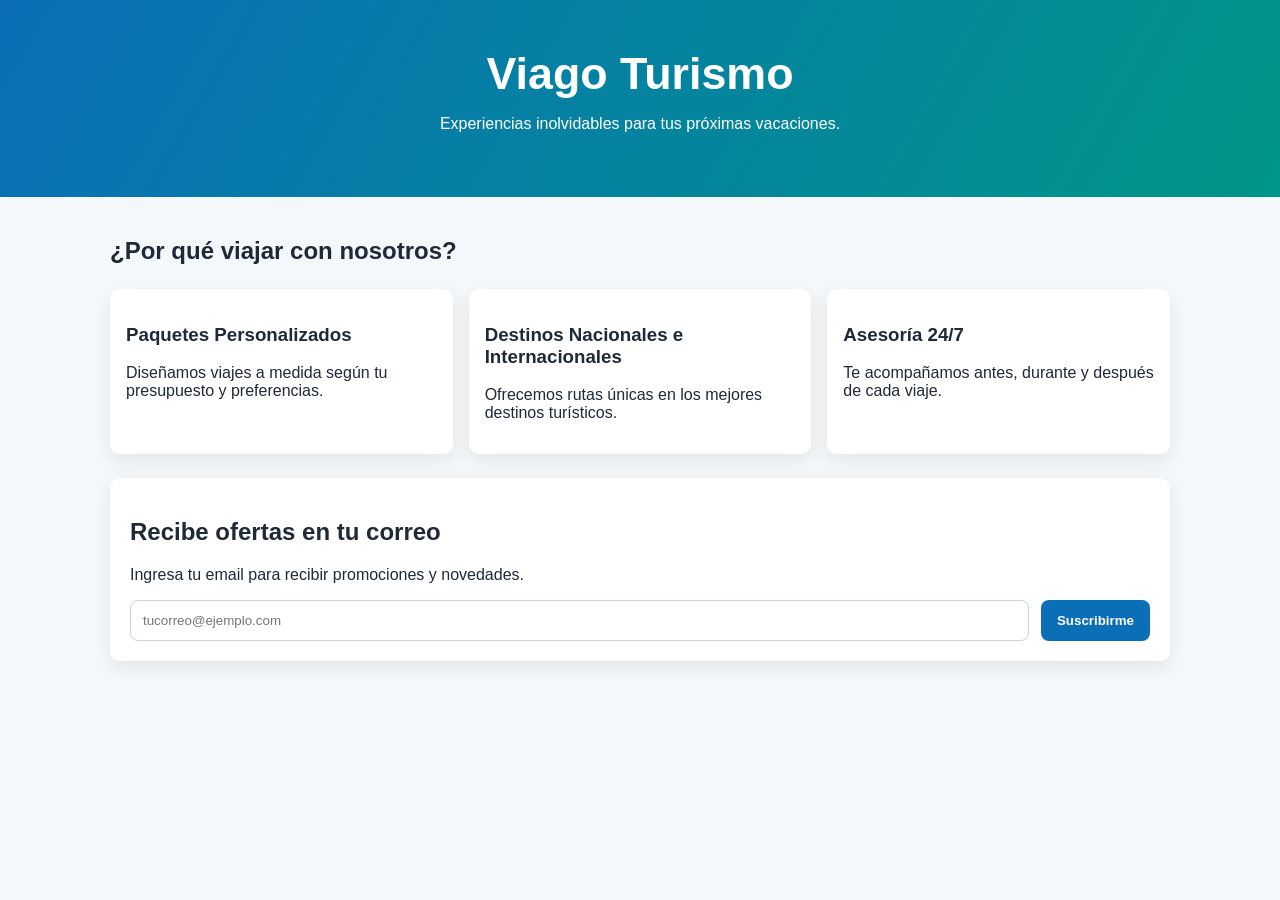
==== index.html @ 22ff1d3e "feat: add responsive tourism landing page with email input" ====
<!DOCTYPE html>
<html lang="es">
  <head>
    <meta charset="UTF-8" />
    <meta name="viewport" content="width=device-width, initial-scale=1.0" />
    <title>Viago Turismo</title>
    <style>
      :root {
        --primary: #0a6fb7;
        --secondary: #009688;
        --bg: #f5f8fb;
        --text: #1f2937;
      }

      * {
        box-sizing: border-box;
      }

      body {
        margin: 0;
        font-family: Arial, sans-serif;
        background: var(--bg);
        color: var(--text);
      }

      .hero {
        background: linear-gradient(120deg, var(--primary), var(--secondary));
        color: #fff;
        padding: 3rem 1rem;
        text-align: center;
      }

      .hero h1 {
        margin: 0 0 0.75rem;
        font-size: clamp(1.8rem, 4vw, 2.8rem);
      }

      .container {
        max-width: 1100px;
        margin: 0 auto;
        padding: 1.25rem;
      }

      .cards {
        display: grid;
        grid-template-columns: repeat(3, minmax(0, 1fr));
        gap: 1rem;
        margin: 1.5rem 0;
      }

      .card {
        background: #fff;
        border-radius: 10px;
        padding: 1rem;
        box-shadow: 0 6px 20px rgba(0, 0, 0, 0.08);
      }

      .newsletter {
        background: #fff;
        border-radius: 10px;
        padding: 1.25rem;
        box-shadow: 0 6px 20px rgba(0, 0, 0, 0.08);
      }

      .newsletter form {
        display: flex;
        gap: 0.75rem;
        flex-wrap: wrap;
      }

      .newsletter input[type="email"] {
        flex: 1 1 250px;
        padding: 0.75rem;
        border-radius: 8px;
        border: 1px solid #cbd5e1;
      }

      .newsletter button {
        border: 0;
        border-radius: 8px;
        padding: 0.75rem 1rem;
        background: var(--primary);
        color: #fff;
        font-weight: 700;
        cursor: pointer;
      }

      .newsletter button:hover {
        background: #08588f;
      }

      .sr-only {
        position: absolute;
        width: 1px;
        height: 1px;
        padding: 0;
        margin: -1px;
        overflow: hidden;
        clip: rect(0, 0, 0, 0);
        white-space: nowrap;
        border: 0;
      }

      @media (max-width: 900px) {
        .cards {
          grid-template-columns: repeat(2, minmax(0, 1fr));
        }
      }

      @media (max-width: 600px) {
        .cards {
          grid-template-columns: 1fr;
        }

        .hero {
          padding: 2.5rem 1rem;
        }
      }
    </style>
  </head>
  <body>
    <header class="hero">
      <h1>Viago Turismo</h1>
      <p>Experiencias inolvidables para tus próximas vacaciones.</p>
    </header>

    <main class="container">
      <section>
        <h2>¿Por qué viajar con nosotros?</h2>
        <div class="cards">
          <article class="card">
            <h3>Paquetes Personalizados</h3>
            <p>Diseñamos viajes a medida según tu presupuesto y preferencias.</p>
          </article>
          <article class="card">
            <h3>Destinos Nacionales e Internacionales</h3>
            <p>Ofrecemos rutas únicas en los mejores destinos turísticos.</p>
          </article>
          <article class="card">
            <h3>Asesoría 24/7</h3>
            <p>Te acompañamos antes, durante y después de cada viaje.</p>
          </article>
        </div>
      </section>

      <section class="newsletter">
        <h2>Recibe ofertas en tu correo</h2>
        <p>Ingresa tu email para recibir promociones y novedades.</p>
        <form>
          <label for="email" class="sr-only">Correo electrónico</label>
          <input
            id="email"
            name="email"
            type="email"
            placeholder="tucorreo@ejemplo.com"
            required
          />
          <button type="submit">Suscribirme</button>
        </form>
      </section>
    </main>
  </body>
</html>
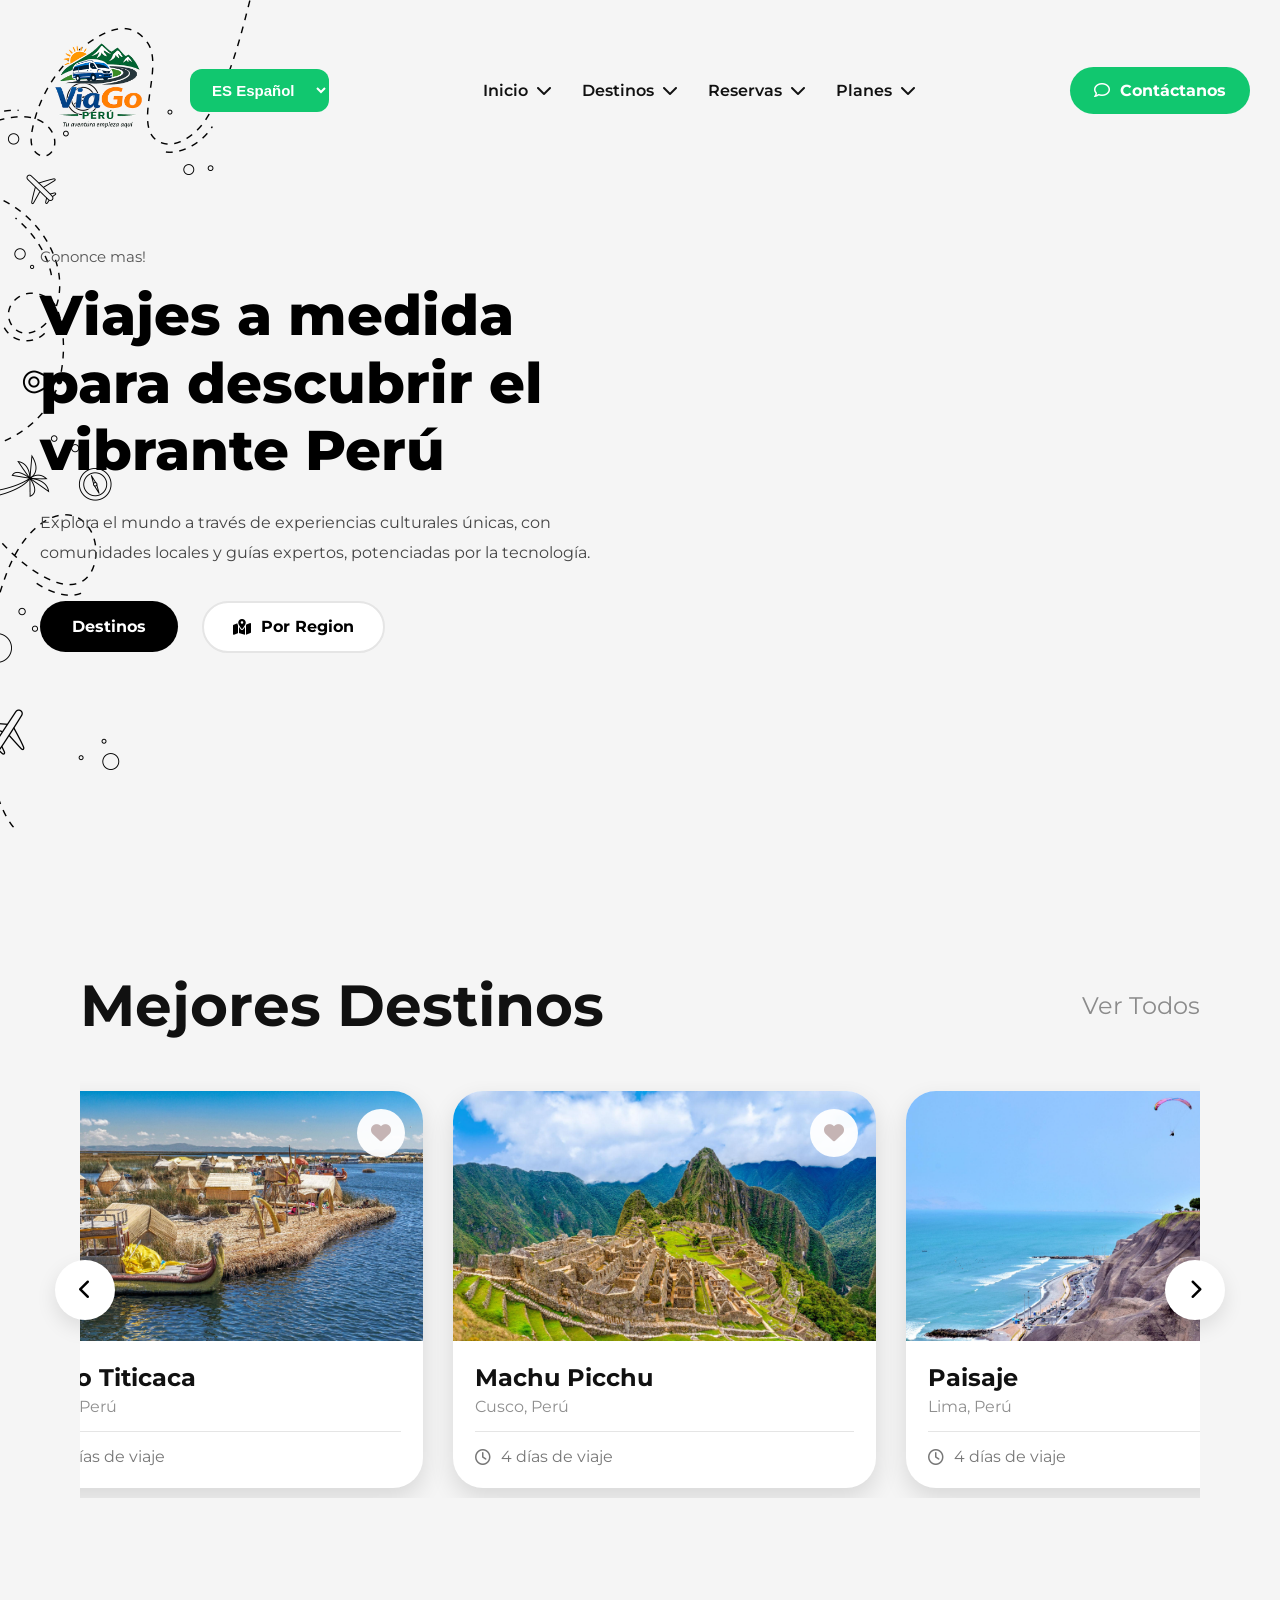
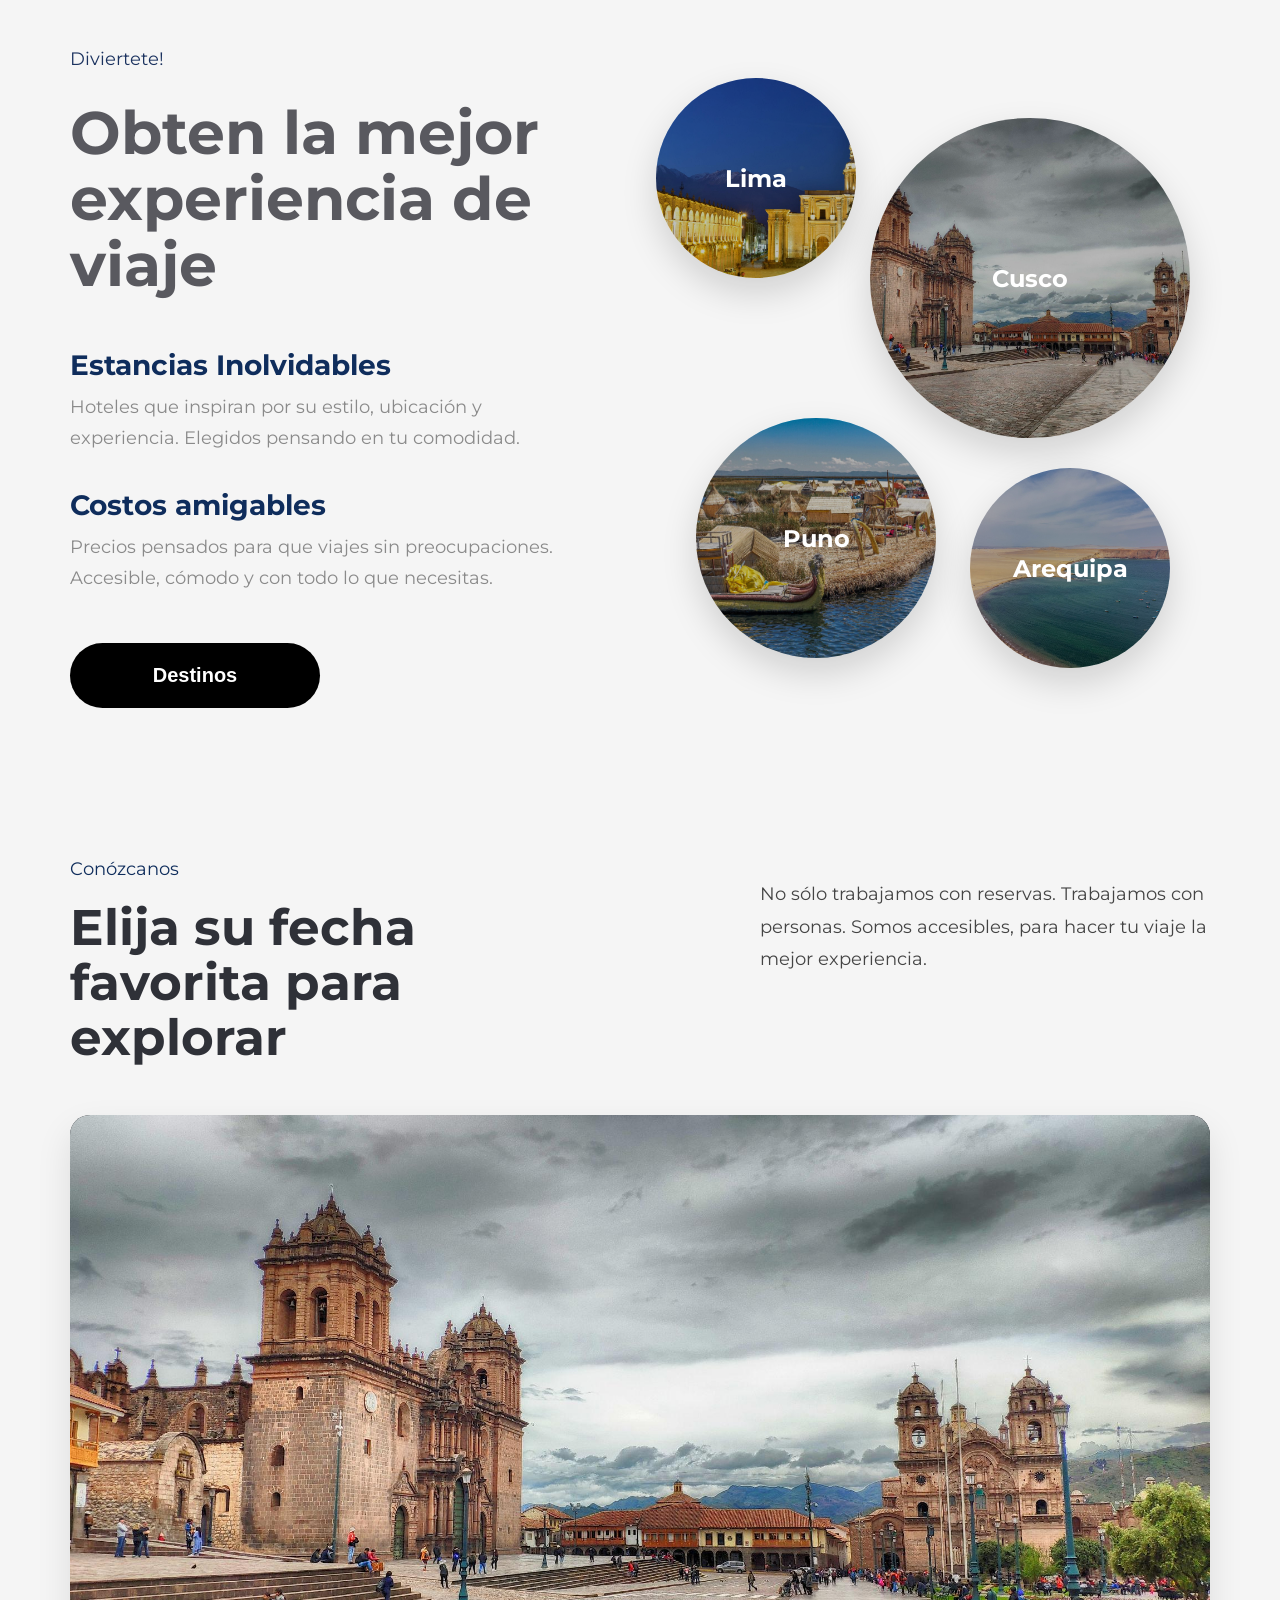
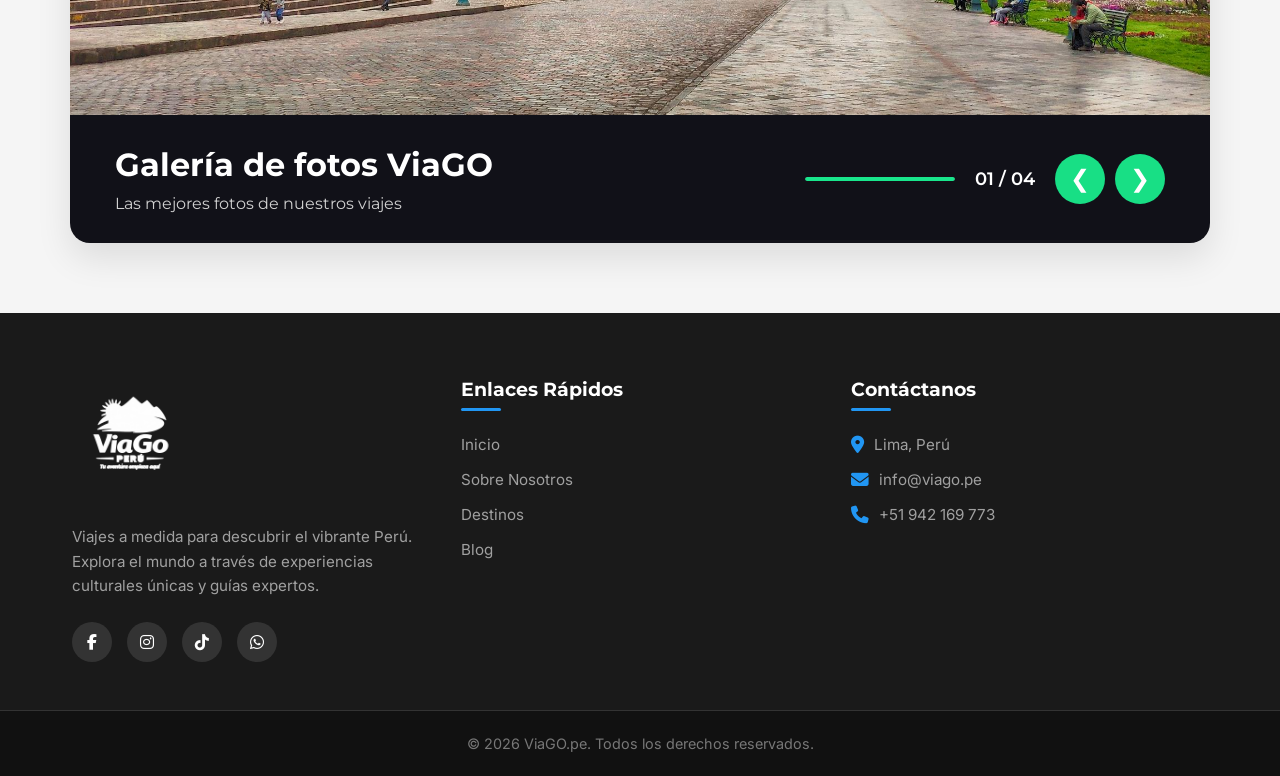
==== commit ab0b1721: "fix" ====
--- a/index.html
+++ b/index.html
@@ -1,163 +1,621 @@
-<!DOCTYPE html>
-<html lang="es">
-  <head>
-    <meta charset="UTF-8" />
-    <meta name="viewport" content="width=device-width, initial-scale=1.0" />
-    <title>Viago Turismo</title>
-    <style>
-      :root {
-        --primary: #0a6fb7;
-        --secondary: #009688;
-        --bg: #f5f8fb;
-        --text: #1f2937;
-      }
-
-      * {
-        box-sizing: border-box;
-      }
-
-      body {
-        margin: 0;
-        font-family: Arial, sans-serif;
-        background: var(--bg);
-        color: var(--text);
-      }
-
-      .hero {
-        background: linear-gradient(120deg, var(--primary), var(--secondary));
-        color: #fff;
-        padding: 3rem 1rem;
-        text-align: center;
-      }
-
-      .hero h1 {
-        margin: 0 0 0.75rem;
-        font-size: clamp(1.8rem, 4vw, 2.8rem);
-      }
-
-      .container {
-        max-width: 1100px;
-        margin: 0 auto;
-        padding: 1.25rem;
-      }
-
-      .cards {
-        display: grid;
-        grid-template-columns: repeat(3, minmax(0, 1fr));
-        gap: 1rem;
-        margin: 1.5rem 0;
-      }
-
-      .card {
-        background: #fff;
-        border-radius: 10px;
-        padding: 1rem;
-        box-shadow: 0 6px 20px rgba(0, 0, 0, 0.08);
-      }
-
-      .newsletter {
-        background: #fff;
-        border-radius: 10px;
-        padding: 1.25rem;
-        box-shadow: 0 6px 20px rgba(0, 0, 0, 0.08);
-      }
-
-      .newsletter form {
-        display: flex;
-        gap: 0.75rem;
-        flex-wrap: wrap;
-      }
-
-      .newsletter input[type="email"] {
-        flex: 1 1 250px;
-        padding: 0.75rem;
-        border-radius: 8px;
-        border: 1px solid #cbd5e1;
-      }
-
-      .newsletter button {
-        border: 0;
-        border-radius: 8px;
-        padding: 0.75rem 1rem;
-        background: var(--primary);
-        color: #fff;
-        font-weight: 700;
-        cursor: pointer;
-      }
-
-      .newsletter button:hover {
-        background: #08588f;
-      }
-
-      .sr-only {
-        position: absolute;
-        width: 1px;
-        height: 1px;
-        padding: 0;
-        margin: -1px;
-        overflow: hidden;
-        clip: rect(0, 0, 0, 0);
-        white-space: nowrap;
-        border: 0;
-      }
-
-      @media (max-width: 900px) {
-        .cards {
-          grid-template-columns: repeat(2, minmax(0, 1fr));
-        }
-      }
-
-      @media (max-width: 600px) {
-        .cards {
-          grid-template-columns: 1fr;
-        }
-
-        .hero {
-          padding: 2.5rem 1rem;
-        }
-      }
-    </style>
-  </head>
-  <body>
-    <header class="hero">
-      <h1>Viago Turismo</h1>
-      <p>Experiencias inolvidables para tus próximas vacaciones.</p>
-    </header>
-
-    <main class="container">
-      <section>
-        <h2>¿Por qué viajar con nosotros?</h2>
-        <div class="cards">
-          <article class="card">
-            <h3>Paquetes Personalizados</h3>
-            <p>Diseñamos viajes a medida según tu presupuesto y preferencias.</p>
-          </article>
-          <article class="card">
-            <h3>Destinos Nacionales e Internacionales</h3>
-            <p>Ofrecemos rutas únicas en los mejores destinos turísticos.</p>
-          </article>
-          <article class="card">
-            <h3>Asesoría 24/7</h3>
-            <p>Te acompañamos antes, durante y después de cada viaje.</p>
-          </article>
-        </div>
-      </section>
-
-      <section class="newsletter">
-        <h2>Recibe ofertas en tu correo</h2>
-        <p>Ingresa tu email para recibir promociones y novedades.</p>
-        <form>
-          <label for="email" class="sr-only">Correo electrónico</label>
-          <input
-            id="email"
-            name="email"
-            type="email"
-            placeholder="tucorreo@ejemplo.com"
-            required
-          />
-          <button type="submit">Suscribirme</button>
-        </form>
-      </section>
-    </main>
-  </body>
-</html>
+<!DOCTYPE html>
+<html lang="es">
+
+<head>
+    <meta charset="UTF-8">
+    <meta name="viewport" content="width=device-width, initial-scale=1.0">
+    <title>ViaGO.pe</title>
+
+    <link rel="stylesheet" href="home.css">
+
+    <link rel="stylesheet" href="https://cdnjs.cloudflare.com/ajax/libs/font-awesome/6.0.0/css/all.min.css">
+    <link rel="stylesheet" href="https://cdnjs.cloudflare.com/ajax/libs/font-awesome/6.5.1/css/all.min.css">
+    <link
+        href="https://fonts.googleapis.com/css2?family=Inter:wght@400;500;600&family=Montserrat:wght@600;700;800&display=swap"
+        rel="stylesheet">
+</head>
+
+<body>
+
+    <header id="header">
+        <nav class="navbar">
+            <div class="nav-left">
+                <a href="index.html" class="logo">
+                    <img src="img/LOGO.png" alt="ViaGo Perú">
+                </a>
+                <select class="language-select">
+                    <option>ES Español</option>
+                    <option>EN English</option>
+                </select>
+            </div>
+
+            <ul class="nav-links">
+                <li><a href="index.html">Inicio <i class="fa-solid fa-chevron-down"></i></a></li>
+                <li><a href="destinos.html">Destinos <i class="fa-solid fa-chevron-down"></i></a></li>
+                <li><a href="reservas.html">Reservas <i class="fa-solid fa-chevron-down"></i></a></li>
+                <!-- <li><a href="#">Blog <i class="fa-solid fa-chevron-down"></i></a></li> -->
+                <li><a href="planes.html">Planes <i class="fa-solid fa-chevron-down"></i></a></li>
+            </ul>
+
+            <a href="https://wa.me/942169773" target="_blank" class="contact-btn">
+                <i class="fa-regular fa-comment"></i> Contáctanos
+            </a>
+
+            <div class="hamburger" id="hamburger">
+                <i class="fa-solid fa-bars"></i>
+            </div>
+        </nav>
+    </header>
+
+    <div class="mobile-menu" id="mobileMenu">
+        <ul>
+            <li><a href="index.html">Inicio <i class="fa-solid fa-chevron-right"></i></a></li>
+            <li><a href="destinos.html">Destinos <i class="fa-solid fa-chevron-right"></i></a></li>
+            <li><a href="reservas.html">Reservas <i class="fa-solid fa-chevron-right"></i></a></li>
+            <!--   <li><a href="#">Blog <i class="fa-solid fa-chevron-right"></i></a></li> -->
+            <li><a href="planes.html">Planes <i class="fa-solid fa-chevron-right"></i></a></li>
+        </ul>
+    </div>
+    <div class="overlay" id="overlay"></div>
+
+    <section class="hero">
+        <div class="decorationleft-img">
+            <img src="img/LeftDecorate.png" alt="Decoración Left">
+        </div>
+
+        <div class="hero-container">
+            <div class="hero-text">
+                <span class="hero-subtitle">Cononce mas!</span>
+                <h1>Viajes a medida para descubrir el vibrante Perú</h1>
+                <p>Explora el mundo a través de experiencias culturales únicas, con comunidades locales y guías
+                    expertos, potenciadas por la tecnología.</p>
+                <div class="hero-buttons">
+                    <a href="destinos.html" class="btn-destinos">Destinos</a>
+                    <button class="btn-regiones" id="openRegionsBtn">
+                        <i class="fa-solid fa-map-location-dot"></i> Por Region
+                    </button>
+                
+                </div>
+            </div>
+            <div class="hero-image">
+                <img src="img/machupicchu.jpeg" alt="Machu Picchu">
+            </div>
+        </div>
+    </section>
+
+    <section class="destinations">
+        <div class="title-container">
+            <h1>Mejores Destinos</h1>
+            <a href="destinos.html">Ver Todos</a>
+        </div>
+
+        <div class="carousel-container">
+            <button class="nav prev"><i class="fa-solid fa-chevron-left"></i></button>
+
+            <div class="carousel">
+                <div class="card">
+                    <div class="image-box">
+                        <img src="img/cusco.jpg" alt="Cusco">
+                        <div class="heart"><i class="fa-solid fa-heart"></i></div>
+                    </div>
+                    <div class="content">
+                        <div class="top">
+                            <div>
+                                <h2>Plaza de Armas de Cusco</h2>
+                                <p>Cusco, Perú</p>
+                            </div>
+                        </div>
+                        <div class="bottom"><i class="fa-regular fa-clock"></i> <span>1 día de viaje</span></div>
+                    </div>
+                </div>
+
+                <div class="card">
+                    <div class="image-box">
+                        <img src="img/paracas.jpg" alt="Paracas">
+                        <div class="heart"><i class="fa-solid fa-heart"></i></div>
+                    </div>
+                    <div class="content">
+                        <div class="top">
+                            <div>
+                                <h2>Paracas</h2>
+                                <p>Ica, Perú</p>
+                            </div>
+                        </div>
+                        <div class="bottom"><i class="fa-regular fa-clock"></i> <span>2 días de viaje</span></div>
+                    </div>
+                </div>
+
+                <div class="card">
+                    <div class="image-box">
+                        <img src="img/puno.jpg" alt="Puno">
+                        <div class="heart"><i class="fa-solid fa-heart"></i></div>
+                    </div>
+                    <div class="content">
+                        <div class="top">
+                            <div>
+                                <h2>Lago Titicaca</h2>
+                                <p>Puno, Perú</p>
+                            </div>
+                        </div>
+                        <div class="bottom"><i class="fa-regular fa-clock"></i> <span>3 días de viaje</span></div>
+                    </div>
+                </div>
+
+                <div class="card">
+                    <div class="image-box">
+                        <img src="img/MachuPicchu.jpg" alt="Machu Picchu">
+                        <div class="heart"><i class="fa-solid fa-heart"></i></div>
+                    </div>
+                    <div class="content">
+                        <div class="top">
+                            <div>
+                                <h2>Machu Picchu</h2>
+                                <p>Cusco, Perú</p>
+                            </div>
+                        </div>
+                        <div class="bottom"><i class="fa-regular fa-clock"></i> <span>4 días de viaje</span></div>
+                    </div>
+                </div>
+
+                <!-- otra -->
+                <div class="card">
+                    <div class="image-box">
+                        <img src="img/lima.jpg" alt="Machu Picchu">
+                        <div class="heart"><i class="fa-solid fa-heart"></i></div>
+                    </div>
+                    <div class="content">
+                        <div class="top">
+                            <div>
+                                <h2>Paisaje</h2>
+                                <p>Lima, Perú</p>
+                            </div>
+                        </div>
+                        <div class="bottom"><i class="fa-regular fa-clock"></i> <span>4 días de viaje</span></div>
+                    </div>
+                </div>
+                <div class="card">
+                    <div class="image-box">
+                        <img src="img/lima2.jpg" alt="Machu Picchu">
+                        <div class="heart"><i class="fa-solid fa-heart"></i></div>
+                    </div>
+                    <div class="content">
+                        <div class="top">
+                            <div>
+                                <h2>Costa Verde</h2>
+                                <p>Lima, Perú</p>
+                            </div>
+                        </div>
+                        <div class="bottom"><i class="fa-regular fa-clock"></i> <span>4 días de viaje</span></div>
+                    </div>
+                </div>
+
+                 <div class="card">
+                    <div class="image-box">
+                        <img src="img/cusco.jpg" alt="Cusco">
+                        <div class="heart"><i class="fa-solid fa-heart"></i></div>
+                    </div>
+                    <div class="content">
+                        <div class="top">
+                            <div>
+                                <h2>Plaza de Armas de Cusco</h2>
+                                <p>Cusco, Perú</p>
+                            </div>
+                        </div>
+                        <div class="bottom"><i class="fa-regular fa-clock"></i> <span>1 día de viaje</span></div>
+                    </div>
+                </div>
+                
+                <div class="card">
+                    <div class="image-box">
+                        <img src="img/paracas.jpg" alt="Paracas">
+                        <div class="heart"><i class="fa-solid fa-heart"></i></div>
+                    </div>
+                    <div class="content">
+                        <div class="top">
+                            <div>
+                                <h2>Paracas</h2>
+                                <p>Ica, Perú</p>
+                            </div>
+                        </div>
+                        <div class="bottom"><i class="fa-regular fa-clock"></i> <span>2 días de viaje</span></div>
+                    </div>
+                </div>
+
+                 <div class="card">
+                    <div class="image-box">
+                        <img src="img/puno.jpg" alt="Puno">
+                        <div class="heart"><i class="fa-solid fa-heart"></i></div>
+                    </div>
+                    <div class="content">
+                        <div class="top">
+                            <div>
+                                <h2>Lago Titicaca</h2>
+                                <p>Puno, Perú</p>
+                            </div>
+                        </div>
+                        <div class="bottom"><i class="fa-regular fa-clock"></i> <span>3 días de viaje</span></div>
+                    </div>
+                </div>
+
+
+            </div>
+
+            <button class="nav next"><i class="fa-solid fa-chevron-right"></i></button>
+        </div>
+    </section>
+
+    <section class="experience">
+        <div class="experience-container">
+            <div class="experience-left">
+                <span class="mini-title">Diviertete!</span>
+                <h1>Obten la mejor experiencia de viaje</h1>
+                <div class="info">
+                    <div class="info-box">
+                        <h2>Estancias Inolvidables</h2>
+                        <p>Hoteles que inspiran por su estilo, ubicación y experiencia. Elegidos pensando en tu
+                            comodidad.</p>
+                    </div>
+                    <div class="info-box">
+                        <h2>Costos amigables</h2>
+                        <p>Precios pensados para que viajes sin preocupaciones. Accesible, cómodo y con todo lo que
+                            necesitas.</p>
+                    </div>
+                </div>
+                <a href="destinos.html"><button class="destination-btn">Destinos</button></a>
+            </div>
+
+            <div class="experience-right">
+                <div class="bubble bubble-1">
+                    <img src="img/arequipa.jpg" alt="Arequipa">
+                    <div class="overlay-b">Lima</div>
+                </div>
+                <div class="bubble bubble-2">
+                    <img src="img/cusco.jpg" alt="Cusco">
+                    <div class="overlay-b">Cusco</div>
+                </div>
+                <div class="bubble bubble-3">
+                    <img src="img/puno.jpg" alt="Puno">
+                    <div class="overlay-b">Puno</div>
+                </div>
+                <div class="bubble bubble-4">
+                    <img src="img/paracas.jpg" alt="Paracas">
+                    <div class="overlay-b">Arequipa</div>
+                </div>
+            </div>
+        </div>
+    </section>
+
+    <section class="gallery-section">
+        <div class="gallery-top">
+            <div class="gallery-title">
+                <span> Conózcanos</span>
+                <h1>Elija su fecha favorita para explorar</h1>
+            </div>
+            <div class="gallery-text">
+                <p>No sólo trabajamos con reservas. Trabajamos con personas. Somos accesibles, para hacer tu viaje la
+                    mejor experiencia.</p>
+            </div>
+        </div>
+
+        <div class="slider">
+            <div class="slides">
+                <img src="img/cusco.jpg" class="slide active" alt="Galeria 1">
+                <img src="img/lima.jpg" class="slide" alt="Galeria 2">
+                <img src="img/puno.jpg" class="slide" alt="Galeria 3">
+                <img src="img/paracas.jpg" class="slide" alt="Galeria 4">
+            </div>
+
+            <div class="gallery-info">
+                <div class="left-info">
+                    <h2>Galería de fotos ViaGO</h2>
+                    <p>Las mejores fotos de nuestros viajes</p>
+                </div>
+                <div class="right-info">
+                    <div class="progress-container">
+                        <div class="progress-bar" id="progressBar"></div>
+                    </div>
+                    <div class="counter" id="counter">01 / 04</div>
+                    <div class="buttons">
+                        <button class="prev-btn" id="prevSlide">❮</button>
+                        <button class="next-btn" id="nextSlide">❯</button>
+                    </div>
+                </div>
+            </div>
+        </div>
+    </section>
+
+    <!-- ventana emerjente por regiones -->
+    <div class="modal" id="regionsModal">
+    <div class="modal-content regions-content">
+        <span class="close-modal" id="closeRegionsModal">&times;</span>
+        
+        <div class="regions-header">
+            <h3>Descubre el Perú</h3>
+            <p>Elige una región y encuentra tu próximo destino</p>
+        </div>
+
+        <div class="regions-tabs">
+            <button class="tab-btn active" data-tab="costa">Costa</button>
+            <button class="tab-btn" data-tab="sierra">Sierra</button>
+            <button class="tab-btn" data-tab="selva">Selva</button>
+        </div>
+        <!-- region :costa  -->
+        <div class="tab-content active" id="tab-costa">
+            <div class="region-grid">
+                <div class="region-card">
+                    <img src="img/lima.jpg" alt="Lima"><div class="overlay-r"></div><h4>Lima</h4>
+                </div>
+                <div class="region-card">
+                    <img src="img/paracas.jpg" alt="Paracas"><div class="overlay-r"></div><h4>Paracas</h4>
+                </div>
+                <div class="region-card">
+                    <img src="img/ica.jpg" alt="Ica"><div class="overlay-r"></div><h4>Ica</h4>
+                </div>
+                <div class="region-card">
+                    <img src="https://images.unsplash.com/photo-1590523277543-a94d2e4eb00b?q=80&w=500" alt="Máncora"><div class="overlay-r"></div><h4>Caral</h4>
+                </div>
+                 <div class="region-card">
+                    <img src="https://content.emarket.pe/common/collections/content/87/b7/87b7c084-fd3f-4c47-b37e-0cefb64ff2f3.png" alt="Máncora"><div class="overlay-r"></div><h4>La Libertad</h4>
+                </div>
+                 <div class="region-card">
+                    <img src="https://tse1.mm.bing.net/th/id/OIP.z-i5UtXVd8tM1C-Rx_HnmAHaEE?rs=1&pid=ImgDetMain&o=7&rm=3" alt="Máncora"><div class="overlay-r"></div><h4>Lambayeque</h4>
+                </div>
+                <div class="region-card">
+                    <img src="https://images.unsplash.com/photo-1631231248242-f82e0a0e2ea6?q=80&w=735&auto=format&fit=crop&ixlib=rb-4.1.0&ixid=M3wxMjA3fDB8MHxwaG90by1wYWdlfHx8fGVufDB8fHx8fA%3D%3D" alt="Máncora"><div class="overlay-r"></div><h4>Chan Chan</h4>
+                </div>
+                
+            </div>
+        </div>
+         <!-- region :sierra  -->
+        <div class="tab-content" id="tab-sierra">
+            <div class="region-grid">
+                <div class="region-card">
+                    <img src="img/cusco.jpg" alt="Cusco"><div class="overlay-r"></div><h4>Cusco</h4>
+                </div>
+                <div class="region-card">
+                    <img src="img/arequipa.jpg" alt="Arequipa"><div class="overlay-r"></div><h4>Arequipa</h4>
+                </div>
+                <div class="region-card">
+                    <img src="img/puno.jpg" alt="Puno"><div class="overlay-r"></div><h4>Puno</h4>
+                </div>
+                <div class="region-card">
+                    <img src="https://images.unsplash.com/photo-1596401057633-54a8fe8ef647?q=80&w=500" alt="Huaraz"><div class="overlay-r"></div><h4>Huaraz</h4>
+                </div>
+            </div>
+        </div>
+         <!-- region :selva  -->
+        <div class="tab-content" id="tab-selva">
+            <div class="region-grid">
+                <div class="region-card">
+                    <img src="https://bestwayperu.com/wp-content/uploads/2020/08/lugares-imperdibles-que-visitar-en-iquitos-e1596615874584.jpg" alt="Iquitos"><div class="overlay-r"></div><h4>Iquitos</h4>
+                </div>
+                <div class="region-card">
+                    <img src="https://aventuras.pe/public/img/galerias/mirador-punta-de-gallinazo-10842151d1.jpeg" alt="Tarapoto"><div class="overlay-r"></div><h4>Tarapoto</h4>
+                </div>
+                <div class="region-card">
+                    <img src="https://encrypted-tbn0.gstatic.com/images?q=tbn:ANd9GcQMLo83GCGZKZbtTlPfgbWwzi7StX6pGQk4sbk5gBCvs-o2_i9sTzuOsgZI&s=10" alt="Chachapoyas"><div class="overlay-r"></div><h4>Chachapoyas</h4>
+                </div>
+                <div class="region-card">
+                    <img src="https://www.caminosalkantay.com/blog/wp-content/uploads/2024/11/Manu-National-Park-1-1024x683.jpg" alt="Manu"><div class="overlay-r"></div><h4>Manu</h4>
+                </div>
+                <div class="region-card">
+                    <img src="https://turismozumagperu.com/wp-content/uploads/2022/04/Portada-de-ingreso-a-Pozuzo-Oxapampa-lugares-turisticos-del-Peru.jpg" alt="Manu"><div class="overlay-r"></div><h4>Oxapampa</h4>
+                </div>
+                <div class="region-card">
+                    <img src="https://junglabirds.com/wp-content/uploads/2024/07/1WhatsApp-Image-2024-07-23-at-7.42.0612-PM.jpg.webp" alt="Manu"><div class="overlay-r"></div><h4>Tingo Maria</h4>
+                </div>
+            </div>
+        </div>
+
+    </div>
+</div>
+
+
+    <footer class="main-footer">
+        <div class="footer-container">
+            <div class="footer-col">
+                <a href="index.html" class="footer-logo-link">
+                    <img src="img/LOGO.png" alt="ViaGo Perú" class="footer-logo">
+                </a>
+                <p>Viajes a medida para descubrir el vibrante Perú. Explora el mundo a través de experiencias culturales
+                    únicas y guías expertos.</p>
+
+                <div class="social-links">
+                    <a href="#"><i class="fa-brands fa-facebook-f"></i></a>
+                    <a href="#"><i class="fa-brands fa-instagram"></i></a>
+                    <a href="#"><i class="fa-brands fa-tiktok"></i></a>
+                    <a href="https://wa.me/942169773" target="_blank"><i class="fa-brands fa-whatsapp"></i></a>
+                </div>
+            </div>
+            <div class="footer-col">
+                <h4>Enlaces Rápidos</h4>
+                <ul>
+                    <li><a href="index.html">Inicio</a></li>
+                    <li><a href="#">Sobre Nosotros</a></li>
+                    <li><a href="destinos.html">Destinos</a></li>
+                    <li><a href="#">Blog</a></li>
+                </ul>
+            </div>
+            <div class="footer-col">
+                <h4>Contáctanos</h4>
+                <ul class="contact-info">
+                    <li><i class="fa-solid fa-location-dot"></i> Lima, Perú</li>
+                    <li><i class="fa-solid fa-envelope"></i> info@viago.pe</li>
+                    <li><i class="fa-solid fa-phone"></i> +51 942 169 773</li>
+                </ul>
+            </div>
+        </div>
+        <div class="footer-bottom">
+            <p>&copy; 2026 ViaGO.pe. Todos los derechos reservados.</p>
+        </div>
+    </footer>
+
+    <script>
+        // HEADER SCROLL
+        const header = document.getElementById("header");
+        window.addEventListener("scroll", () => {
+            if (window.scrollY > 50) header.classList.add("scrolled");
+            else header.classList.remove("scrolled");
+        });
+
+        // MENU HAMBURGUESA
+        const hamburger = document.getElementById("hamburger");
+        const mobileMenu = document.getElementById("mobileMenu");
+        const overlay = document.getElementById("overlay");
+
+        hamburger.addEventListener("click", () => {
+            mobileMenu.classList.toggle("active");
+            overlay.classList.toggle("active");
+        });
+
+        overlay.addEventListener("click", () => {
+            mobileMenu.classList.remove("active");
+            overlay.classList.remove("active");
+        });
+
+        // ================= CARRUSEL DE DESTINOS (AUTOMÁTICO) =================
+        const carousel = document.querySelector(".carousel");
+        const btnPrev = document.querySelector(".nav.prev");
+        const btnNext = document.querySelector(".nav.next");
+
+        if (carousel) {
+            // Calcula cuánto debe desplazarse según si es PC o Celular
+            const getScrollAmount = () => {
+                const card = carousel.querySelector(".card");
+                const gap = window.innerWidth > 768 ? 30 : 15;
+                return card.offsetWidth + gap;
+            };
+
+            // Función para mover a la derecha
+            const moveNext = () => {
+                // Si llegó al final exacto (con un margen de 5px), vuelve al inicio
+                if (carousel.scrollLeft + carousel.clientWidth >= carousel.scrollWidth - 5) {
+                    carousel.scrollTo({ left: 0, behavior: "smooth" });
+                } else {
+                    carousel.scrollBy({ left: getScrollAmount(), behavior: "smooth" });
+                }
+            };
+
+            // Función para mover a la izquierda
+            const movePrev = () => {
+                if (carousel.scrollLeft <= 0) {
+                    carousel.scrollTo({ left: carousel.scrollWidth, behavior: "smooth" });
+                } else {
+                    carousel.scrollBy({ left: -getScrollAmount(), behavior: "smooth" });
+                }
+            };
+
+            // Activa los botones manuales en PC
+            if (btnNext) btnNext.addEventListener("click", moveNext);
+            if (btnPrev) btnPrev.addEventListener("click", movePrev);
+
+            // ---> MAGIA DEL CARRUSEL AUTOMÁTICO <---
+            let autoPlay = setInterval(moveNext, 1000); // 1000 ms = 1 seg
+
+            // UX: Pausar el auto-carrusel si el usuario lo está tocando o viendo
+            carousel.addEventListener("mouseenter", () => clearInterval(autoPlay));
+            carousel.addEventListener("mouseleave", () => autoPlay = setInterval(moveNext, 1000));
+
+            // UX Celular: Pausar si presiona con el dedo
+            carousel.addEventListener("touchstart", () => clearInterval(autoPlay));
+            carousel.addEventListener("touchend", () => autoPlay = setInterval(moveNext, 1000));
+        }
+
+        // Lógica interactiva de los corazones
+        const hearts = document.querySelectorAll(".heart");
+        hearts.forEach(heart => {
+            heart.addEventListener("click", () => {
+                const icon = heart.querySelector("i");
+                if (icon.style.color === "rgb(255, 46, 99)") {
+                    icon.style.color = "#c5b4b4"; // Gris
+                } else {
+                    icon.style.color = "#ff2e63"; // Rojo
+                }
+            });
+        });
+
+        // ================= GALERIA INFERIOR (SLIDER MANTENIDO IGUAL) =================
+        const slides = document.querySelectorAll('.slide');
+        const nextBtn = document.getElementById('nextSlide');
+        const prevBtn = document.getElementById('prevSlide');
+        const counter = document.getElementById('counter');
+        const progressBar = document.getElementById('progressBar');
+
+        if (slides.length > 0) {
+            let current = 0;
+
+            function updateSlider(index) {
+                slides.forEach(slide => slide.classList.remove('active'));
+                slides[index].classList.add('active');
+                counter.innerText = `0${index + 1} / 0${slides.length}`;
+
+                progressBar.style.width = '0%';
+                setTimeout(() => { progressBar.style.width = '100%'; }, 50);
+            }
+
+            nextBtn.addEventListener('click', () => {
+                current = (current + 1) % slides.length;
+                updateSlider(current);
+            });
+
+            prevBtn.addEventListener('click', () => {
+                current = (current - 1 < 0) ? slides.length - 1 : current - 1;
+                updateSlider(current);
+            });
+
+            setTimeout(() => { progressBar.style.width = '100%'; }, 50);
+        }
+
+        /*  PARA VENTANA EMERJENTE  QUE ACCIONA EL BOTON -> "VER POR REGIONES*/
+        // ================= MODAL Y TABS DE REGIONES =================
+        const regionsModal = document.getElementById("regionsModal");
+        const openRegionsBtn = document.getElementById("openRegionsBtn");
+        const closeRegionsModal = document.getElementById("closeRegionsModal");
+        
+        // 1. Abrir y Cerrar Modal
+        if(openRegionsBtn) {
+            openRegionsBtn.addEventListener("click", () => {
+                regionsModal.classList.add("active");
+            });
+        }
+        
+        if(closeRegionsModal) {
+            closeRegionsModal.addEventListener("click", () => {
+                regionsModal.classList.remove("active");
+            });
+        }
+        
+        // Cerrar al hacer clic fuera de la caja blanca
+        if(regionsModal) {
+            regionsModal.addEventListener("click", (e) => {
+                if(e.target === regionsModal) {
+                    regionsModal.classList.remove("active");
+                }
+            });
+        }
+
+        // 2. Lógica de Pestañas (Tabs)
+        const tabBtns = document.querySelectorAll(".tab-btn");
+        const tabContents = document.querySelectorAll(".tab-content");
+
+        tabBtns.forEach(btn => {
+            btn.addEventListener("click", () => {
+                // Quitar clase active a todos los botones y contenidos
+                tabBtns.forEach(b => b.classList.remove("active"));
+                tabContents.forEach(c => c.classList.remove("active"));
+
+                // Agregar clase active al botón clickeado
+                btn.classList.add("active");
+
+                // Mostrar el contenido correspondiente (basado en data-tab)
+                const tabId = btn.getAttribute("data-tab");
+                document.getElementById("tab-" + tabId).classList.add("active");
+            });
+        });
+    </script>
+</body>
+
+</html>
+</body>
+
+</html>
--- a/home.css
+++ b/home.css
@@ -0,0 +1,457 @@
+
+/* archivo enlazado al index.htlm */
+
+/* =========================================================
+   RESET Y GLOBALES
+========================================================= */
+* { margin:0; padding:0; box-sizing:border-box; }
+body { font-family:'Montserrat', sans-serif; overflow-x:hidden; background:#f5f5f5; }
+
+/* =========================================================
+   HEADER Y MENÚ NAVEGACIÓN
+========================================================= */
+header { width:100%; position:fixed; top:0; left:0; z-index:1000; padding:20px 30px; transition:0.4s ease; background:transparent; }
+header.scrolled { background:#0f9d58; box-shadow:0 4px 15px rgba(0,0,0,0.15); }
+.navbar { display:flex; align-items:center; justify-content:space-between; max-width:1400px; margin:auto; width:100%; gap:20px; }
+.nav-left { display:flex; align-items:center; gap:20px; }
+.logo img { width:140px; display:block; }
+
+.language-select { border:none; outline:none; background:#11c76f; color:white; padding:12px 18px; border-radius:12px; font-weight:600; cursor:pointer; font-size:15px; }
+.nav-links { display:flex; align-items:center; gap:30px; list-style:none; }
+.nav-links li { position:relative; }
+.nav-links a { text-decoration:none; color:#111; font-weight:600; display:flex; align-items:center; gap:8px; transition:0.3s; white-space:nowrap; }
+.nav-links a:hover { color:#ff7b00; }
+header.scrolled .nav-links a { color:white; }
+
+.contact-btn { background:#11c76f; color:white; padding:14px 24px; border-radius:40px; text-decoration:none; font-weight:700; display:flex; align-items:center; gap:10px; transition:0.3s; white-space:nowrap; }
+.contact-btn:hover { background:#0fb563; transform:translateY(-2px); }
+
+/* Hamburguesa Oculta por defecto */
+.hamburger { display:none; font-size:30px; cursor:pointer; color:#111; z-index:1200; }
+header.scrolled .hamburger { color:white; }
+
+/* Menú Móvil */
+.mobile-menu { position:fixed; top:0; left:-100%; width:280px; height:100vh; background:white; z-index:1100; padding:100px 30px 40px; transition:0.4s ease; box-shadow:5px 0 20px rgba(0,0,0,0.1); }
+.mobile-menu.active { left:0; }
+.mobile-menu ul { list-style:none; display:flex; flex-direction:column; gap:25px; }
+.mobile-menu a { text-decoration:none; color:#111; font-size:18px; font-weight:600; display:flex; align-items:center; justify-content:space-between; }
+.overlay { position:fixed; inset:0; background:rgba(0,0,0,0.4); opacity:0; visibility:hidden; transition:0.3s; z-index:1050; }
+.overlay.active { opacity:1; visibility:visible; }
+
+/* =========================================================
+   HERO SECTION
+========================================================= */
+.hero { width:100%; min-height:100vh; position:relative; overflow:hidden; padding:2.5rem 1.5rem; display:flex; justify-content:center; align-items:center; }
+.decorationleft-img { position:absolute; left:0; top:0; width:65px; height:100%; }
+.hero-container { display:flex; flex-direction:row; align-items:center; justify-content:center; max-width: 1200px; margin: auto; width:100%; gap:80px; text-align:left; z-index:2; }
+.hero-text { width:100%; }
+.hero-subtitle { display:flex; align-items:center; gap:.5rem; color:#555; font-size:.95rem; margin-bottom:1rem; }
+.hero-text h1 { font-size:3.5rem; font-weight:800; color:#000; line-height: 1.2; margin-bottom:1.5rem; }
+.hero-text p { font-size:1rem; line-height:1.9; color:#444; margin-bottom:2rem; }
+.hero-buttons { display:flex; align-items:center; justify-content:flex-start; gap:1.5rem; }
+.btn-destinos { background:#000; color:#fff; text-decoration:none; font-weight:700; padding:1rem 2rem; border-radius:999px; transition:.3s; }
+.btn-destinos:hover { transform:scale(1.05); }
+
+.hero-image { display:flex; align-items:center; justify-content:center; }
+.hero-image img { width: 500px; height: 500px; object-fit:cover; border-radius:50%; filter:drop-shadow(0 20px 30px rgba(0,0,0,.15)); }
+
+
+/* =========================================================
+   DESTINATIONS (CARRUSEL)
+========================================================= */
+.destinations { 
+    width: 100%; 
+    padding: 70px 80px; 
+    background: #f5f5f5;
+}
+.title-container { 
+    display: flex; 
+    justify-content: space-between; 
+    align-items: center; 
+    margin-bottom: 40px; 
+}
+.title-container h1 { 
+    font-size: 58px; 
+    font-weight: 700; 
+    color: #111;
+}
+.title-container a { 
+    color: #8b8b8b; 
+    text-decoration: none; 
+    font-size: 24px; 
+    transition: 0.3s;
+}
+.title-container a:hover { color: #0f9d58; }
+
+.carousel-container { 
+    position: relative; 
+    display: flex; 
+    align-items: center; 
+}
+
+/* El contenedor que hace el scroll */
+.carousel { 
+    display: flex; 
+    gap: 30px; 
+    overflow-x: auto; 
+    scroll-behavior: smooth; 
+    scrollbar-width: none; /* Oculta la barra en Firefox */
+    padding: 10px 5px; 
+    width: 100%; 
+}
+.carousel::-webkit-scrollbar { 
+    display: none; /* Oculta la barra en Chrome/Edge */
+}
+
+/* Las Tarjetas */
+.card { 
+    min-width: 340px; 
+    background: #fff; 
+    border-radius: 30px; 
+    overflow: hidden; 
+    box-shadow: 0 10px 25px rgba(0,0,0,.12); 
+    flex-shrink: 0; 
+    scroll-snap-align: start; /* Magnetismo en el scroll */
+}
+.image-box { position: relative; height: 250px; }
+.image-box img { width: 100%; height: 100%; object-fit: cover; }
+
+.heart { position: absolute; top: 18px; right: 18px; width: 48px; height: 48px; background: rgba(255,255,255,.95); border-radius: 50%; display: flex; align-items: center; justify-content: center; cursor: pointer; transition: .3s; }
+.heart i { color: #c5b4b4; font-size: 20px; z-index: 2; }
+.heart:hover i { color: #ff2e63; transform: scale(1.1); }
+
+.content { padding: 22px; }
+.top { display: flex; justify-content: space-between; align-items: flex-start; margin-bottom: 15px; }
+.top h2 { font-size: 24px; font-weight: 700; margin-bottom: 5px; color: #111;}
+.top p { color: #8f8f8f; font-size: 16px; }
+.bottom { border-top: 1px solid #e5e5e5; padding-top: 15px; display: flex; align-items: center; gap: 10px; color: #777; font-size: 16px; }
+
+/* Botones de navegación PC */
+.nav { width: 60px; height: 60px; border: none; border-radius: 50%; background: #fff; box-shadow: 0 8px 20px rgba(0,0,0,.1); cursor: pointer; position: absolute; z-index: 5; display: flex; justify-content: center; align-items: center; transition: 0.3s; }
+.nav:hover { background: #0f9d58; color: white; }
+.prev { left: -25px; }
+.next { right: -25px; }
+.nav i { font-size: 20px; }
+
+/* =========================================================
+   MEDIA QUERIES PARA EL CARRUSEL (RESPONSIVO MÓVIL)
+========================================================= */
+@media(max-width: 950px){
+    .destinations { padding: 60px 30px; }
+    .title-container h1 { font-size: 42px; }
+    .card { min-width: 300px; }
+}
+
+@media(max-width: 768px){
+    .destinations { padding: 50px 15px; }
+    .title-container { flex-direction: column; gap: 15px; text-align: center; }
+    .title-container h1 { font-size: 32px; }
+    .title-container a { font-size: 18px; }
+    
+    /* Configuración para el dedo (Táctil) */
+    .carousel { 
+        gap: 15px; 
+        scroll-snap-type: x mandatory; /* Fuerza a frenar en cada tarjeta */
+    }
+    .card { 
+        min-width: 85%; /* Ocupa casi toda la pantalla para que se note la siguiente */
+        scroll-snap-align: center; /* Centra la tarjeta magnéticamente */
+    }
+    
+    /* Ocultamos flechas porque en celular estorban y se desliza con el dedo */
+    .nav { display: none; }
+}
+
+/* =========================================================
+   EXPERIENCE SECTION (BURBUJAS)
+========================================================= */
+.experience { width:100%; background:#f5f5f5; padding:80px 70px; overflow:hidden; }
+.experience-container { max-width:1300px; margin:auto; display:flex; align-items:center; justify-content:space-between; gap:60px; }
+.experience-left { width:45%; }
+.mini-title { font-size:18px; color:#1b325f; display:inline-block; margin-bottom:30px; }
+.experience-left h1 { font-size:60px; line-height:1.1; color:#59595f; margin-bottom:50px; font-weight:700; }
+.info { display:flex; flex-direction:column; gap:35px; margin-bottom:50px; }
+.info-box h2 { font-size:28px; color:#0f2d5c; margin-bottom:10px; }
+.info-box p { font-size:18px; line-height:1.7; color:#8a8a8a; }
+.destination-btn { width:250px; height:65px; border:none; border-radius:60px; background:#000; color:#fff; font-size:20px; font-weight:600; cursor:pointer; transition:.4s; }
+.destination-btn:hover { background: #19f2a3; color:#000;}
+
+.experience-right { width:55%; position:relative; min-height:600px; }
+.bubble { position:absolute; border-radius:50%; overflow:hidden; cursor:pointer; transition:.5s; box-shadow:0 15px 35px rgba(0,0,0,.15); }
+.bubble img { width:100%; height:100%; object-fit:cover; transition:.5s; }
+.overlay-b { position:absolute; inset:0; display:flex; align-items:center; justify-content:center; color:#fff; font-size:24px; font-weight:700; background:rgba(0,0,0,.25); }
+.bubble:hover { transform:scale(1.08); z-index: 10; }
+.bubble-1 { width:200px; height:200px; top:0; left:40px; }
+.bubble-2 { width:320px; height:320px; top:40px; right:20px; }
+.bubble-3 { width:240px; height:240px; bottom:20px; left:80px; }
+.bubble-4 { width:200px; height:200px; bottom:10px; right:40px; }
+
+/* =========================================================
+   GALLERY SECTION
+========================================================= */
+.gallery-section { width:100%; padding:70px; background:#f5f5f5; }
+.gallery-top { display:flex; justify-content:space-between; align-items:flex-start; gap:80px; margin-bottom:50px; }
+.gallery-title span { font-size:18px; color:#0f2d5c; }
+.gallery-title h1 { font-size:50px; line-height:1.1; max-width:550px; margin-top:20px; color:#2f3138; }
+.gallery-text { max-width:450px; margin-top:20px; }
+.gallery-text p { font-size:18px; line-height:1.8; color:#444; }
+
+/* Contenedor principal del Slider */
+.slider { 
+    width: 100%; 
+    background: #111118; /* Fondo oscuro para todo el bloque */
+    border-radius: 20px; /* Bordes redondeados generales */
+    overflow: hidden; /* Evita que las imágenes se salgan de los bordes */
+    box-shadow: 0 15px 35px rgba(0,0,0,0.1);
+}
+
+/* Área de las Imágenes */
+.slides { position:relative; width:100%; height:600px; }
+.slide { position:absolute; width:100%; height:100%; object-fit:cover; opacity:0; transition:opacity 1s ease; }
+.slide.active { opacity:1; z-index: 1;}
+
+/* Área de Información (Ahora está abajo de la imagen) */
+.gallery-info { 
+    width: 100%; 
+    padding: 30px 45px; 
+    display: flex; 
+    justify-content: space-between; 
+    align-items: center; 
+    gap: 40px; 
+}
+
+.left-info h2 { color:#fff; font-size:32px; margin-bottom:10px; }
+.left-info p { color:#d1d1d1; font-size:16px; }
+
+.right-info { display:flex; align-items:center; gap:20px; }
+
+.progress-container { width:150px; height:4px; background:#3a3a46; border-radius:20px; overflow:hidden; }
+.progress-bar { width:0%; height:100%; background:#19e68c; border-radius:20px; transition: width 0.5s ease; }
+
+.counter { color:#fff; font-size:18px; font-weight:600; min-width:60px; }
+
+.buttons { display:flex; gap:10px; }
+.buttons button { width:50px; height:50px; border:none; border-radius:50%; background:#18df85; color:#fff; font-size:24px; cursor:pointer; transition:.4s; }
+.buttons button:hover { transform:scale(1.1); box-shadow:0 10px 25px rgba(24,223,133,.35); }
+/* =========================================================
+   FOOTER
+========================================================= */
+.main-footer { background-color: #1a1a1a; color: #fff; padding-top: 4rem; font-family: 'Inter', sans-serif; }
+.footer-container { display: grid; grid-template-columns: repeat(auto-fit, minmax(250px, 1fr)); gap: 2rem; max-width: 1200px; margin: 0 auto; padding: 0 2rem 3rem 2rem; }
+.footer-logo { width: 120px; margin-bottom: 1.5rem; filter: brightness(0) invert(1); }
+.footer-col p { color: #a0a0a0; line-height: 1.6; margin-bottom: 1.5rem; font-size: 0.95rem; }
+.footer-col h4 { font-family: 'Montserrat', sans-serif; font-size: 1.2rem; color: #fff; margin-bottom: 1.5rem; position: relative; padding-bottom: 10px; }
+.footer-col h4::after { content: ''; position: absolute; left: 0; bottom: 0; width: 40px; height: 3px; background-color: #2196f3; border-radius: 2px; }
+.footer-col ul { list-style: none; padding: 0; }
+.footer-col ul li { margin-bottom: 1rem; }
+.footer-col ul li a, .footer-col ul.contact-info li { color: #a0a0a0; text-decoration: none; transition: all 0.3s ease; display: flex; align-items: center; gap: 10px; font-size: 0.95rem; }
+.footer-col ul li a:hover { color: #2196f3; transform: translateX(8px); }
+.contact-info i { color: #2196f3; font-size: 1.1rem; }
+.social-links { display: flex; gap: 15px; }
+.social-links a { display: flex; align-items: center; justify-content: center; width: 40px; height: 40px; background-color: #333; color: #fff; border-radius: 50%; text-decoration: none; transition: all 0.3s ease; }
+.social-links a:hover { background-color: #2196f3; transform: translateY(-5px); }
+.footer-bottom { background-color: #111; text-align: center; padding: 1.5rem 2rem; color: #777; font-size: 0.9rem; border-top: 1px solid #333; }
+
+/* =========================================================
+   RESPONSIVE QUERIES (BLINDADAS)
+========================================================= */
+
+/* Tablet y Menú Hamburguesa */
+@media(max-width:950px){
+    header { padding:18px 20px; }
+    .nav-links, .contact-btn { display:none !important; }
+    .hamburger { display:block !important; } /* Forzado a aparecer */
+    .nav-left { gap:12px; }
+    .logo img { width:90px; }
+    .language-select { display:block; padding:10px 14px; font-size:14px; height:42px; border-radius:10px; }
+    
+    .hero-container { flex-direction: column; text-align: center; margin-top: 100px; gap:40px;}
+    .hero-subtitle, .hero-buttons { justify-content: center; }
+    
+    .experience-container { flex-direction: column; }
+    .experience-left { width: 100%; text-align: center;}
+    .experience-right { width: 100%; display: flex; justify-content: center;}
+    .info { align-items: center; }
+    
+    .gallery-top { flex-direction: column; gap: 20px; text-align: center; }
+    .gallery-text { max-width: 100%; }
+}
+
+/* Celulares */
+@media(max-width:480px){
+    .hero { padding: 2rem 1.2rem; }
+    .hero-container { margin-top: 80px; }
+    .hero-text h1 { font-size: 2.2rem; line-height: 1.2; }
+    .hero-image img { width: 300px; height: 300px; }
+    .decorationleft-img { display: none; }
+    
+    .destinations { padding: 50px 15px; }
+    .title-container { flex-direction: column; gap: 15px; text-align: center; }
+    .title-container h1 { font-size: 32px; }
+    .nav { display: none; } /* Ocultar botones laterales del carrusel en móvil */
+    .carousel { scroll-snap-type: x mandatory; }
+    .card { min-width: 90%; scroll-snap-align: center; }
+    
+    .experience { padding: 50px 20px; }
+    .experience-left h1 { font-size: 36px; }
+    .destination-btn { width: 100%; }
+    
+    .bubble-1 { width: 120px; height: 120px; top: 0; left: 0; }
+    .bubble-2 { width: 180px; height: 180px; top: 20px; right: 0; }
+    .bubble-3 { width: 140px; height: 140px; bottom: 80px; left: 10px; }
+    .bubble-4 { width: 120px; height: 120px; bottom: 20px; right: 10px; }
+    .overlay-b { font-size: 16px; }
+    .experience-right { min-height: 400px; }
+    
+    .gallery-section { padding: 40px 15px; }
+    .gallery-title h1 { font-size: 36px; }
+    .slides { height: 350px; }
+    .gallery-info { width: 95%; flex-direction: column; gap: 20px; text-align: center; padding: 20px; margin-top: -30px;}
+    .left-info h2 { font-size: 24px; }
+    .right-info { width: 100%; flex-wrap: wrap; justify-content: center; }
+    .progress-container { width: 100%; }
+}
+/* ventana emerjente   */
+/* =========================================================
+   NUEVO BOTÓN HERO (REGIONES)
+========================================================= */
+.btn-regiones {
+    background: #fff;
+    color: #000;
+    border: 2px solid #e5e5e5;
+    font-family: 'Montserrat', sans-serif;
+    font-weight: 700;
+    font-size: 1rem;
+    padding: 0.9rem 1.8rem;
+    border-radius: 999px;
+    cursor: pointer;
+    display: flex;
+    align-items: center;
+    gap: 10px;
+    transition: 0.3s ease;
+}
+
+.btn-regiones:hover {
+    border-color: #19f2a3;
+    box-shadow: 0 10px 25px rgba(25, 242, 163, 0.2);
+    transform: scale(1.05);
+}
+
+/* =========================================================
+   MODAL DE REGIONES (TABS)
+========================================================= */
+.modal { position:fixed; inset:0; background:rgba(0,0,0,.7); display:flex; align-items:center; justify-content:center; opacity:0; visibility:hidden; transition:.35s; z-index:5000; }
+.modal.active { opacity:1; visibility:visible; }
+
+.regions-content {
+    width: 90%;
+    max-width: 650px;
+    background: #fff;
+    border-radius: 30px;
+    padding: 40px;
+    position: relative;
+    transform: translateY(40px);
+    transition: 0.4s ease;
+    
+    /* === EL SECRETO PARA QUE NO SE ROMPA EN MÓVIL === */
+    max-height: 85vh; /* La caja nunca medirá más del 85% del alto de la pantalla */
+    overflow-y: auto; /* Activa el scroll interno automáticamente si sobran tarjetas */
+}
+
+/* Opcional: Oculta la barra espantosa de scroll del navegador para que se vea como app nativa */
+.regions-content::-webkit-scrollbar {
+    display: none;
+}
+.modal.active .regions-content { transform: translateY(0); }
+
+.close-modal { position:absolute; top:20px; right:25px; background:#eee; color:#333; width:40px; height:40px; border-radius:50%; display:flex; align-items:center; justify-content:center; font-size:1.8rem; cursor:pointer; z-index:10; transition:0.3s;}
+.close-modal:hover { background: #ff4757; color: white; }
+
+.regions-header { text-align: center; margin-bottom: 25px; }
+.regions-header h3 { font-size: 2rem; color: #111; font-weight: 800; margin-bottom: 5px; }
+.regions-header p { color: #666; font-size: 1rem; }
+
+/* Pestañas */
+.regions-tabs {
+    display: flex;
+    justify-content: center;
+    gap: 15px;
+    margin-bottom: 30px;
+}
+.tab-btn {
+    background: #f5f5f5;
+    border: none;
+    padding: 12px 25px;
+    border-radius: 999px;
+    font-family: 'Montserrat', sans-serif;
+    font-weight: 700;
+    font-size: 0.95rem;
+    color: #555;
+    cursor: pointer;
+    transition: 0.3s ease;
+}
+.tab-btn.active {
+    background: #000;
+    color: #19f2a3;
+    box-shadow: 0 5px 15px rgba(0,0,0,0.2);
+}
+
+/* Contenido de las Pestañas */
+.tab-content {
+    display: none;
+    animation: fadeInTab 0.5s ease;
+}
+.tab-content.active { display: block; }
+
+@keyframes fadeInTab {
+    from { opacity: 0; transform: translateY(10px); }
+    to { opacity: 1; transform: translateY(0); }
+}
+
+/* Cuadrícula de Destinos */
+.region-grid {
+    display: grid;
+    grid-template-columns: repeat(2, 1fr);
+    gap: 15px;
+}
+.region-card {
+    position: relative;
+    height: 140px;
+    border-radius: 18px;
+    overflow: hidden;
+    cursor: pointer;
+}
+.region-card img {
+    width: 100%;
+    height: 100%;
+    object-fit: cover;
+    transition: 0.5s ease;
+}
+.region-card .overlay-r {
+    position: absolute;
+    inset: 0;
+    background: linear-gradient(to top, rgba(0,0,0,0.8), transparent);
+    z-index: 1;
+}
+.region-card h4 {
+    position: absolute;
+    bottom: 15px;
+    left: 15px;
+    color: white;
+    z-index: 2;
+    font-size: 1.2rem;
+    font-weight: 700;
+}
+.region-card:hover img { transform: scale(1.1); }
+
+/* Celulares */
+@media(max-width: 480px){
+    .regions-content { padding: 30px 20px; }
+    .regions-header h3 { font-size: 1.6rem; }
+    .regions-tabs { gap: 8px; }
+    .tab-btn { padding: 10px 15px; font-size: 0.85rem; }
+    .region-grid { grid-template-columns: 1fr; } /* 1 sola columna en celular */
+    .region-card { height: 120px; }
+    .hero-buttons { flex-direction: column; width: 100%;}
+    .btn-destinos, .btn-regiones { width: 100%; justify-content: center; }
+}
